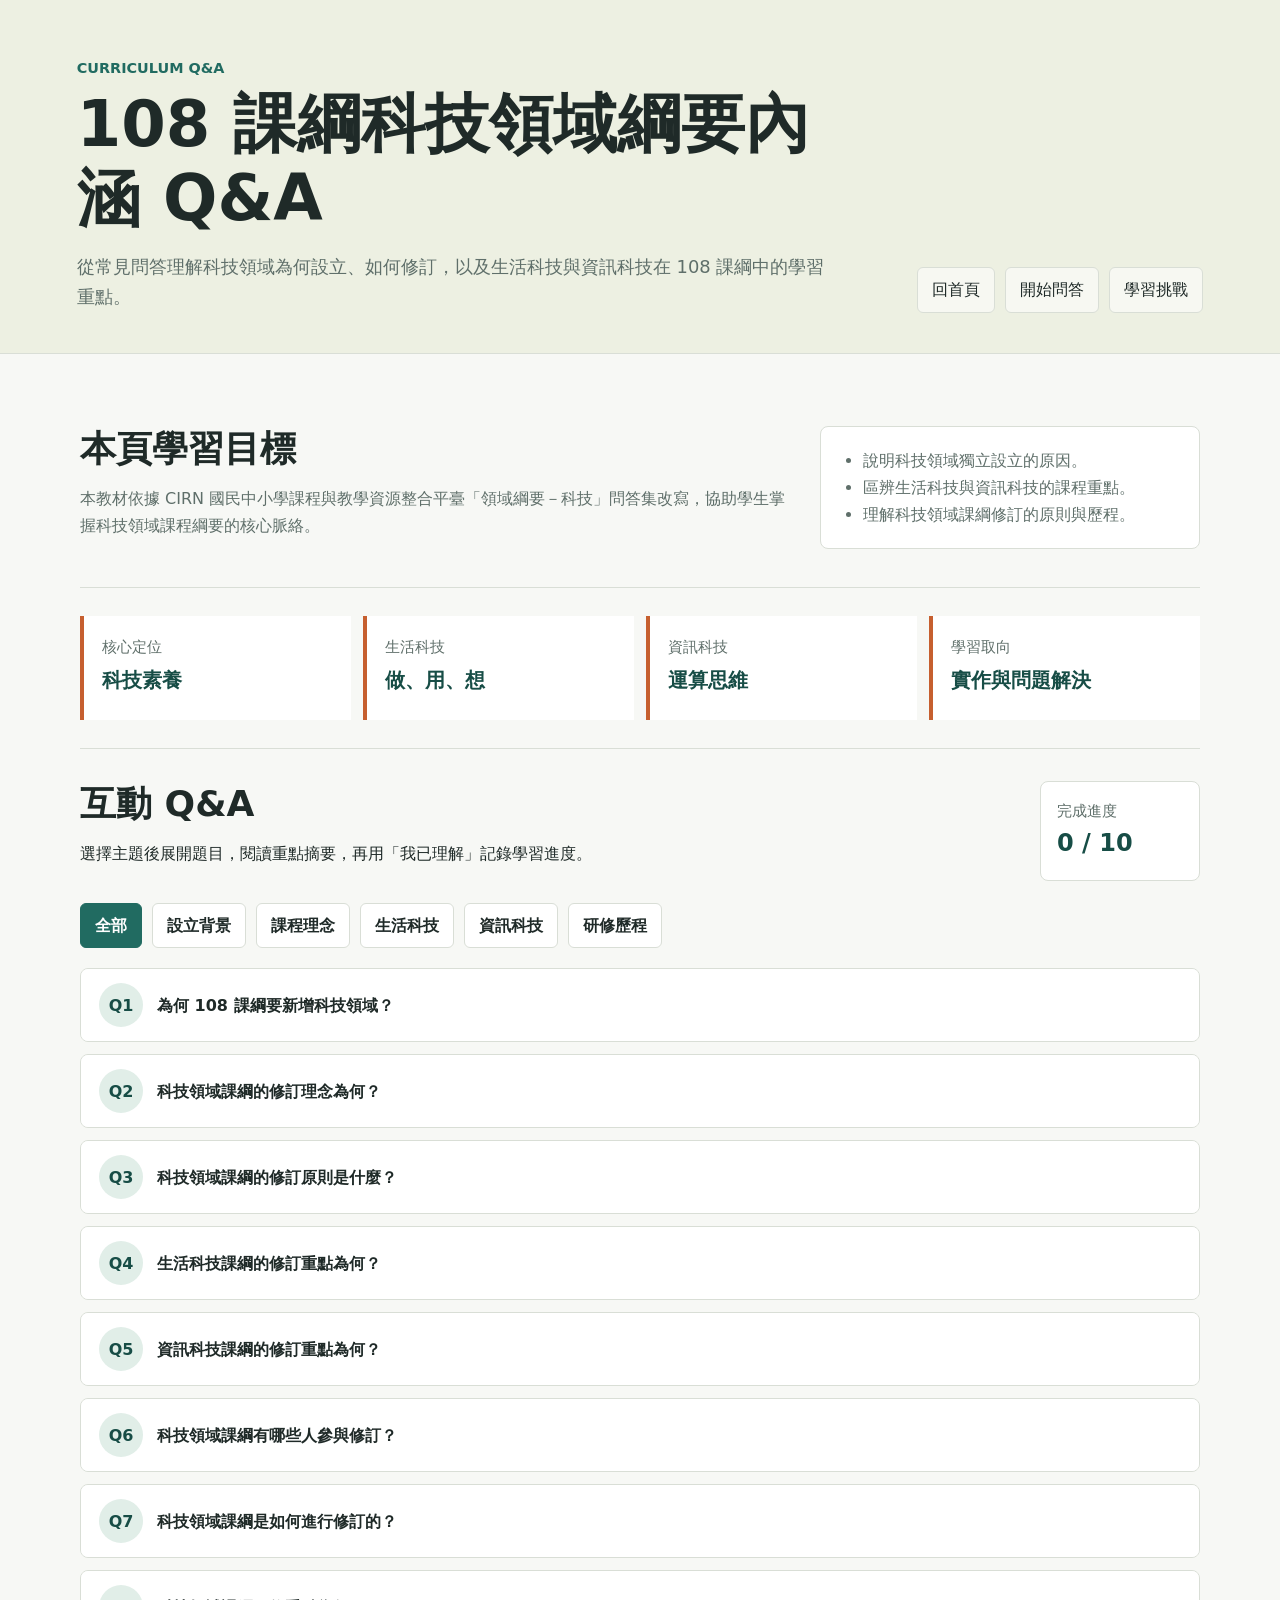
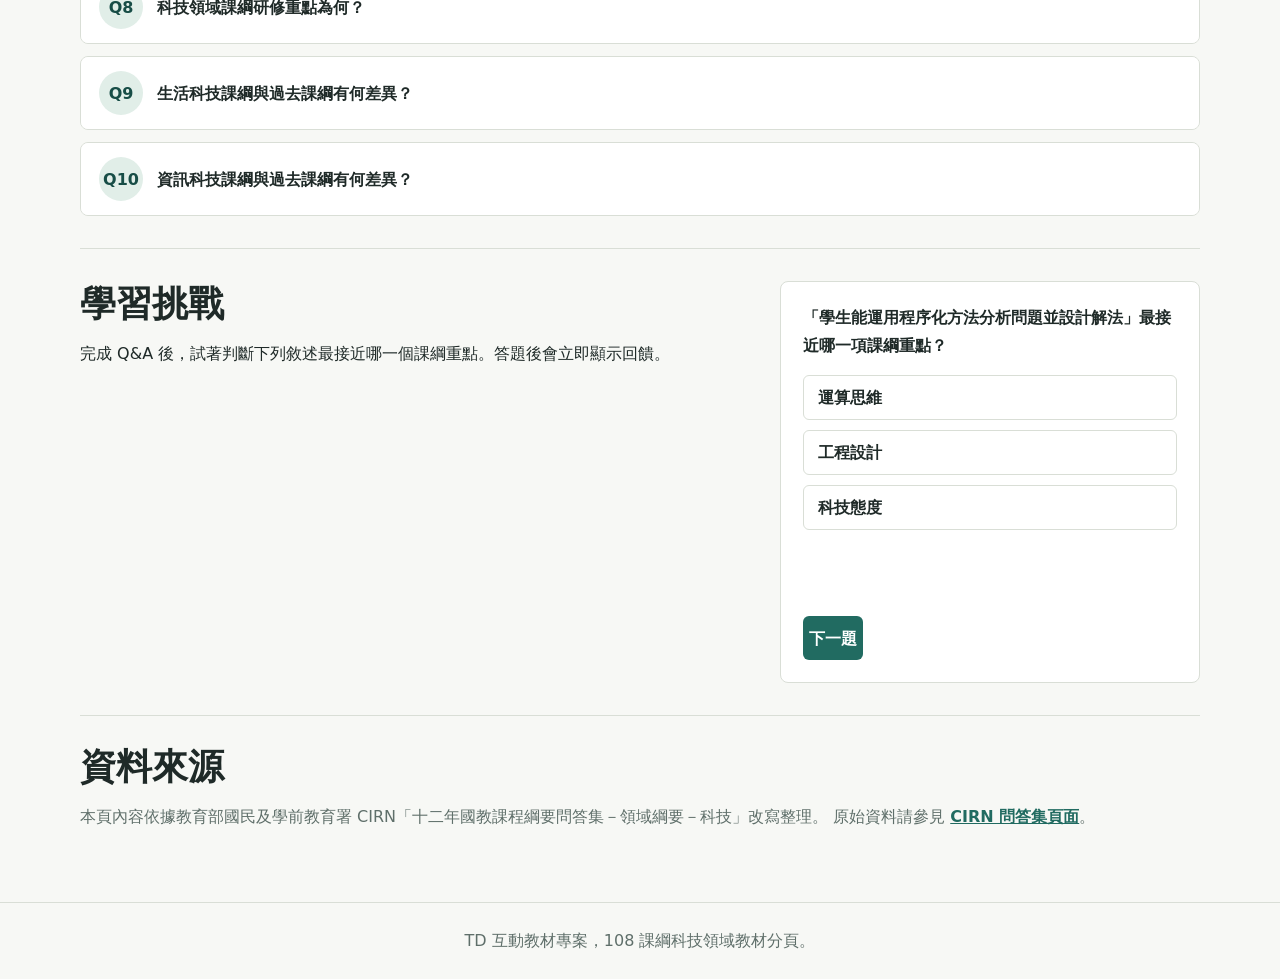
==== curriculum-qa.html @ 5c7de01d "Add curriculum QA lesson page" ====
﻿<!doctype html>
<html lang="zh-Hant">
  <head>
    <meta charset="utf-8" />
    <meta name="viewport" content="width=device-width, initial-scale=1" />
    <title>108 課綱科技領域綱要內涵 Q&A</title>
    <link rel="stylesheet" href="styles.css" />
  </head>
  <body>
    <header class="site-header lesson-header">
      <div>
        <p class="eyebrow">Curriculum Q&A</p>
        <h1>108 課綱科技領域綱要內涵 Q&A</h1>
        <p class="lead">
          從常見問答理解科技領域為何設立、如何修訂，以及生活科技與資訊科技在 108 課綱中的學習重點。
        </p>
      </div>
      <nav class="site-nav" aria-label="主要導覽">
        <a href="index.html">回首頁</a>
        <a href="#qa">開始問答</a>
        <a href="#quiz">學習挑戰</a>
      </nav>
    </header>

    <main>
      <section class="lesson-overview" aria-labelledby="overview-title">
        <div>
          <h2 id="overview-title">本頁學習目標</h2>
          <p>
            本教材依據 CIRN 國民中小學課程與教學資源整合平臺「領域綱要－科技」問答集改寫，協助學生掌握科技領域課程綱要的核心脈絡。
          </p>
        </div>
        <ul class="learning-goals">
          <li>說明科技領域獨立設立的原因。</li>
          <li>區辨生活科技與資訊科技的課程重點。</li>
          <li>理解科技領域課綱修訂的原則與歷程。</li>
        </ul>
      </section>

      <section class="concept-strip" aria-label="關鍵概念">
        <article>
          <span>核心定位</span>
          <strong>科技素養</strong>
        </article>
        <article>
          <span>生活科技</span>
          <strong>做、用、想</strong>
        </article>
        <article>
          <span>資訊科技</span>
          <strong>運算思維</strong>
        </article>
        <article>
          <span>學習取向</span>
          <strong>實作與問題解決</strong>
        </article>
      </section>

      <section id="qa" class="section-block" aria-labelledby="qa-title">
        <div class="section-heading-row">
          <div>
            <h2 id="qa-title">互動 Q&A</h2>
            <p>選擇主題後展開題目，閱讀重點摘要，再用「我已理解」記錄學習進度。</p>
          </div>
          <div class="progress-box" aria-live="polite">
            <span>完成進度</span>
            <strong id="progress-count">0 / 10</strong>
          </div>
        </div>

        <div class="filter-bar" role="group" aria-label="問答主題篩選">
          <button class="filter-button active" type="button" data-filter="all">全部</button>
          <button class="filter-button" type="button" data-filter="background">設立背景</button>
          <button class="filter-button" type="button" data-filter="curriculum">課程理念</button>
          <button class="filter-button" type="button" data-filter="life-tech">生活科技</button>
          <button class="filter-button" type="button" data-filter="info-tech">資訊科技</button>
          <button class="filter-button" type="button" data-filter="revision">研修歷程</button>
        </div>

        <div id="qa-list" class="qa-list"></div>
      </section>

      <section id="quiz" class="section-block quiz-layout" aria-labelledby="quiz-title">
        <div>
          <h2 id="quiz-title">學習挑戰</h2>
          <p>
            完成 Q&A 後，試著判斷下列敘述最接近哪一個課綱重點。答題後會立即顯示回饋。
          </p>
        </div>
        <div class="quiz-panel">
          <p id="quiz-question" class="quiz-question"></p>
          <div id="quiz-options" class="quiz-options"></div>
          <p id="quiz-feedback" class="quiz-feedback" aria-live="polite"></p>
          <button id="next-question" type="button">下一題</button>
        </div>
      </section>

      <section class="source-note" aria-labelledby="source-title">
        <h2 id="source-title">資料來源</h2>
        <p>
          本頁內容依據教育部國民及學前教育署 CIRN「十二年國教課程綱要問答集－領域綱要－科技」改寫整理。
          原始資料請參見
          <a href="https://cirn.k12ea.gov.tw/TWELVE/faq_page.aspx?fid=10984" target="_blank" rel="noreferrer">CIRN 問答集頁面</a>。
        </p>
      </section>
    </main>

    <footer class="site-footer">
      <p>TD 互動教材專案，108 課綱科技領域教材分頁。</p>
    </footer>

    <script src="curriculum-qa.js"></script>
  </body>
</html>
---- styles.css ----
﻿:root {
  color-scheme: light;
  --bg: #f7f8f5;
  --text: #1f2a28;
  --muted: #5f6f6a;
  --line: #d9ded6;
  --primary: #216b61;
  --primary-dark: #174d46;
  --accent: #c65f2f;
  --surface: #ffffff;
}

* {
  box-sizing: border-box;
}

body {
  margin: 0;
  background: var(--bg);
  color: var(--text);
  font-family: "Noto Sans TC", "Microsoft JhengHei", system-ui, sans-serif;
  line-height: 1.7;
}

a {
  color: inherit;
}

.site-header {
  display: grid;
  grid-template-columns: minmax(0, 1fr) auto;
  gap: 32px;
  align-items: end;
  padding: 56px clamp(20px, 6vw, 80px) 40px;
  background: #e7eee8;
  border-bottom: 1px solid var(--line);
}

.eyebrow {
  margin: 0 0 8px;
  color: var(--primary);
  font-size: 0.9rem;
  font-weight: 700;
  letter-spacing: 0;
  text-transform: uppercase;
}

h1,
h2,
h3,
p {
  margin-top: 0;
}

h1 {
  max-width: 760px;
  margin-bottom: 16px;
  font-size: clamp(2rem, 5vw, 4.25rem);
  line-height: 1.15;
  letter-spacing: 0;
}

h2 {
  margin-bottom: 14px;
  font-size: clamp(1.5rem, 3vw, 2.25rem);
  line-height: 1.25;
  letter-spacing: 0;
}

h3 {
  margin-bottom: 10px;
  font-size: 1.18rem;
}

.lead {
  max-width: 760px;
  margin-bottom: 0;
  color: var(--muted);
  font-size: 1.12rem;
}

.site-nav {
  display: flex;
  flex-wrap: wrap;
  gap: 10px;
  justify-content: flex-end;
}

.site-nav a,
button,
select {
  min-height: 44px;
  border-radius: 6px;
  font: inherit;
}

.site-nav a {
  display: inline-flex;
  align-items: center;
  padding: 8px 14px;
  border: 1px solid var(--line);
  background: rgba(255, 255, 255, 0.58);
  text-decoration: none;
}

main {
  width: min(1120px, calc(100% - 40px));
  margin: 0 auto;
  padding: 40px 0 56px;
}

.intro,
.section-block {
  padding: 32px 0;
  border-bottom: 1px solid var(--line);
}

.intro {
  display: grid;
  grid-template-columns: minmax(0, 1fr) 220px;
  gap: 28px;
  align-items: center;
}

.status-panel,
.module-card,
.activity-panel {
  border: 1px solid var(--line);
  border-radius: 8px;
  background: var(--surface);
}

.status-panel {
  padding: 20px;
}

.status-panel span {
  display: block;
  color: var(--muted);
  font-size: 0.95rem;
}

.status-panel strong {
  display: block;
  color: var(--primary-dark);
  font-size: 1.35rem;
}

.module-grid {
  display: grid;
  grid-template-columns: repeat(auto-fit, minmax(230px, 1fr));
  gap: 16px;
}

.module-card {
  padding: 22px;
}

.module-card p,
.activity-layout p,
.intro p,
.checklist,
.source-note p,
.lesson-overview p {
  color: var(--muted);
}

.text-link {
  color: var(--primary);
  font-weight: 700;
  text-decoration-thickness: 2px;
  text-underline-offset: 4px;
}

.activity-layout {
  display: grid;
  grid-template-columns: minmax(0, 1fr) 360px;
  gap: 28px;
  align-items: start;
}

.activity-panel {
  display: grid;
  gap: 12px;
  padding: 22px;
}

label {
  font-weight: 700;
}

select {
  width: 100%;
  border: 1px solid var(--line);
  background: #fff;
  color: var(--text);
  padding: 8px 10px;
}

button {
  border: 0;
  background: var(--primary);
  color: #fff;
  cursor: pointer;
  font-weight: 700;
}

button:hover {
  background: var(--primary-dark);
}

.task-output {
  min-height: 88px;
  margin: 0;
  padding: 14px;
  border-left: 4px solid var(--accent);
  background: #fbf3ef;
  color: var(--text);
}

.checklist {
  padding-left: 1.5rem;
}

.site-footer {
  padding: 24px 20px;
  border-top: 1px solid var(--line);
  color: var(--muted);
  text-align: center;
}

.site-footer p {
  margin: 0;
}

.lesson-header {
  background: #edf0e2;
}

.lesson-overview {
  display: grid;
  grid-template-columns: minmax(0, 1fr) minmax(260px, 380px);
  gap: 28px;
  align-items: start;
  padding: 32px 0;
  border-bottom: 1px solid var(--line);
}

.learning-goals {
  margin: 0;
  padding: 20px 22px 20px 42px;
  border: 1px solid var(--line);
  border-radius: 8px;
  background: var(--surface);
  color: var(--muted);
}

.concept-strip {
  display: grid;
  grid-template-columns: repeat(4, minmax(0, 1fr));
  gap: 12px;
  padding: 28px 0;
  border-bottom: 1px solid var(--line);
}

.concept-strip article {
  min-height: 104px;
  padding: 18px;
  border-left: 4px solid var(--accent);
  background: var(--surface);
}

.concept-strip span {
  display: block;
  color: var(--muted);
  font-size: 0.92rem;
}

.concept-strip strong {
  display: block;
  margin-top: 8px;
  color: var(--primary-dark);
  font-size: 1.25rem;
  line-height: 1.35;
}

.section-heading-row {
  display: grid;
  grid-template-columns: minmax(0, 1fr) 160px;
  gap: 24px;
  align-items: start;
}

.progress-box {
  padding: 16px;
  border: 1px solid var(--line);
  border-radius: 8px;
  background: var(--surface);
}

.progress-box span {
  display: block;
  color: var(--muted);
  font-size: 0.92rem;
}

.progress-box strong {
  color: var(--primary-dark);
  font-size: 1.5rem;
}

.filter-bar {
  display: flex;
  flex-wrap: wrap;
  gap: 10px;
  margin: 20px 0;
}

.filter-button,
.understood-button,
.quiz-option {
  padding: 8px 14px;
}

.filter-button {
  border: 1px solid var(--line);
  background: var(--surface);
  color: var(--text);
}

.filter-button.active {
  border-color: var(--primary);
  background: var(--primary);
  color: #fff;
}

.qa-list {
  display: grid;
  gap: 12px;
}

.qa-card {
  border: 1px solid var(--line);
  border-radius: 8px;
  background: var(--surface);
  overflow: hidden;
}

.qa-question {
  display: flex;
  width: 100%;
  min-height: 64px;
  gap: 14px;
  align-items: center;
  justify-content: flex-start;
  padding: 14px 18px;
  border-radius: 0;
  background: var(--surface);
  color: var(--text);
  text-align: left;
}

.qa-question:hover {
  background: #eef4ef;
  color: var(--text);
}

.qa-question span {
  display: inline-grid;
  width: 44px;
  height: 44px;
  flex: 0 0 auto;
  place-items: center;
  border-radius: 50%;
  background: #e1eee8;
  color: var(--primary-dark);
  font-weight: 800;
}

.qa-answer {
  padding: 0 18px 18px 76px;
}

.takeaway {
  margin: 16px 0;
  padding: 14px 16px;
  border-left: 4px solid var(--accent);
  background: #fbf3ef;
}

.takeaway p {
  margin: 4px 0 0;
}

.understood-button:disabled {
  background: #7f918b;
  cursor: default;
}

.quiz-layout {
  display: grid;
  grid-template-columns: minmax(0, 1fr) 420px;
  gap: 28px;
  align-items: start;
}

.quiz-panel {
  padding: 22px;
  border: 1px solid var(--line);
  border-radius: 8px;
  background: var(--surface);
}

.quiz-question {
  margin-bottom: 16px;
  font-weight: 700;
}

.quiz-options {
  display: grid;
  gap: 10px;
}

.quiz-option {
  border: 1px solid var(--line);
  background: #fff;
  color: var(--text);
  text-align: left;
}

.quiz-option:hover {
  border-color: var(--primary);
  background: #eef4ef;
  color: var(--text);
}

.quiz-feedback {
  min-height: 54px;
  margin: 16px 0;
  color: var(--muted);
}

.quiz-feedback.correct {
  color: var(--primary-dark);
}

.quiz-feedback.incorrect {
  color: #8d3d20;
}

.source-note {
  padding: 28px 0 0;
}

.source-note a {
  color: var(--primary);
  font-weight: 700;
}

@media (max-width: 820px) {
  .site-header,
  .intro,
  .activity-layout,
  .lesson-overview,
  .section-heading-row,
  .quiz-layout {
    grid-template-columns: 1fr;
  }

  .site-nav {
    justify-content: flex-start;
  }

  .module-grid {
    grid-template-columns: 1fr;
  }

  .concept-strip {
    grid-template-columns: 1fr 1fr;
  }

  .qa-answer {
    padding-left: 18px;
  }
}

@media (max-width: 560px) {
  .concept-strip {
    grid-template-columns: 1fr;
  }
}
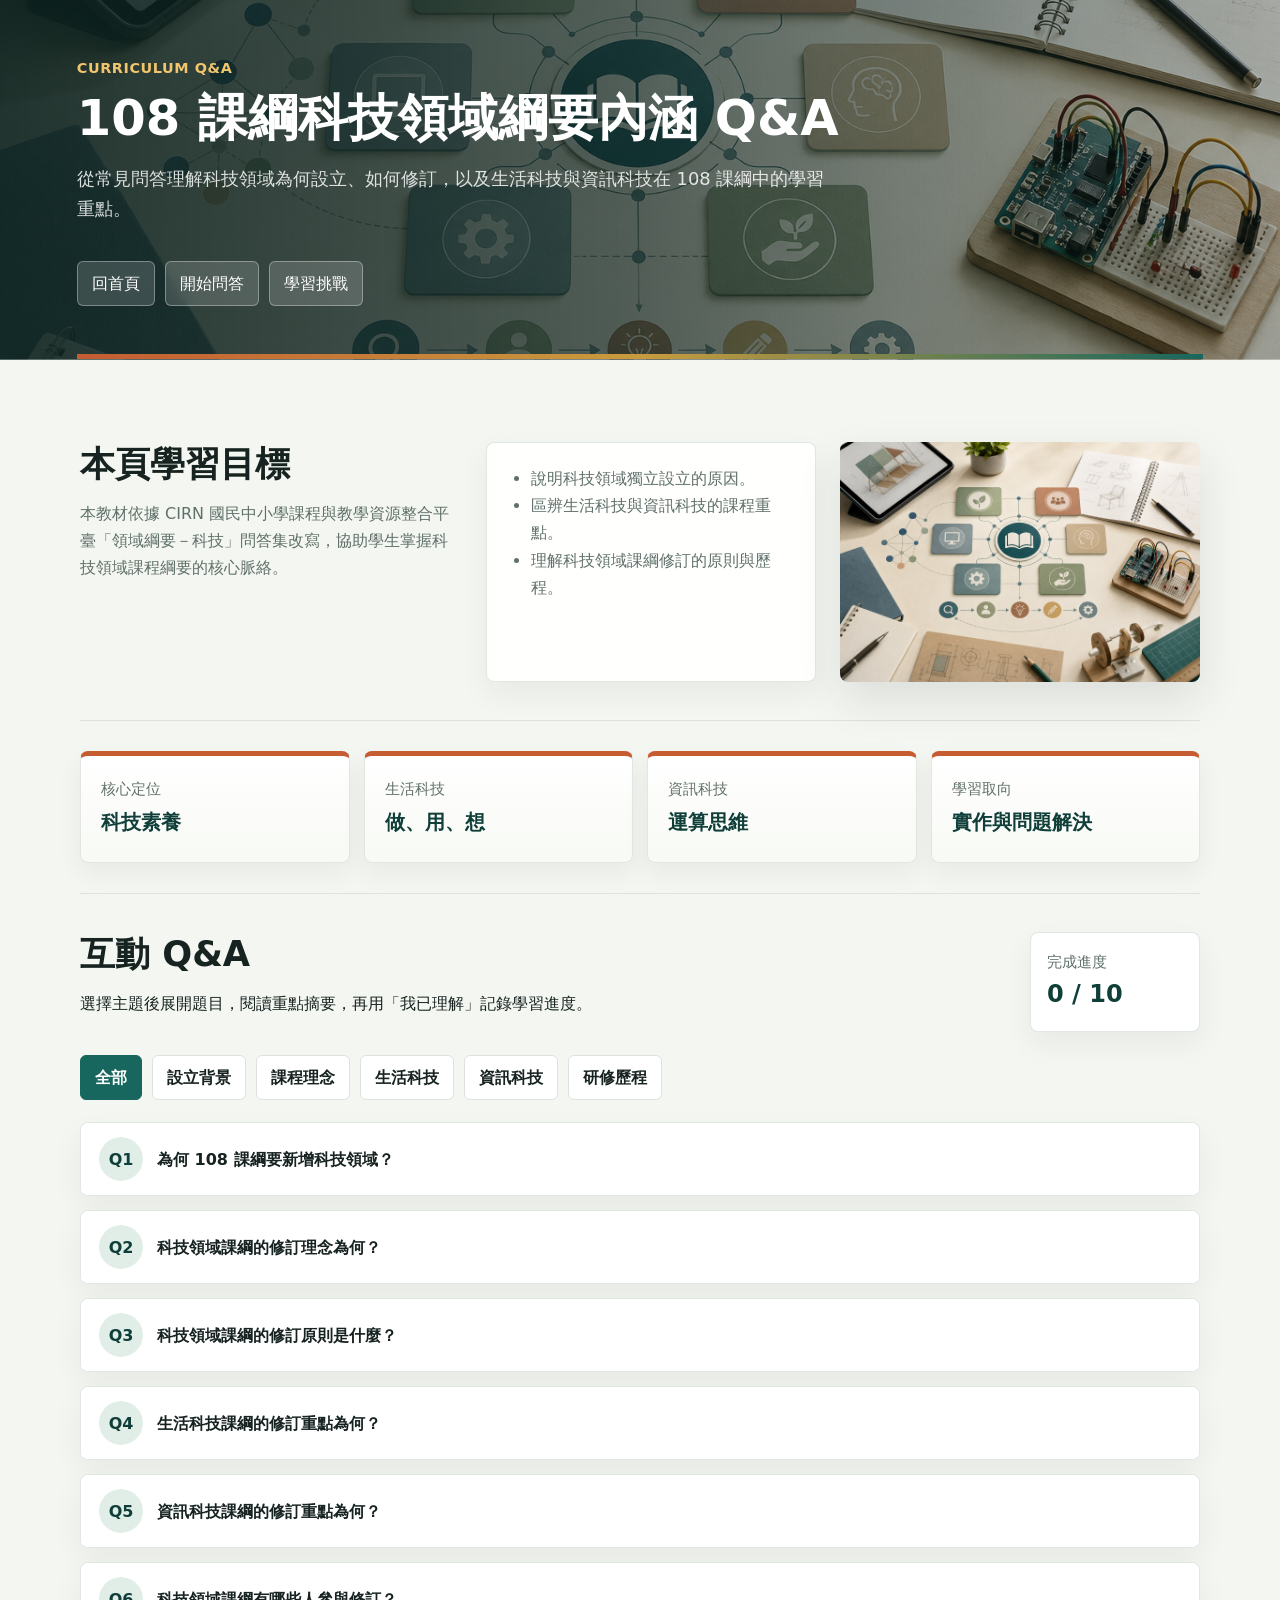
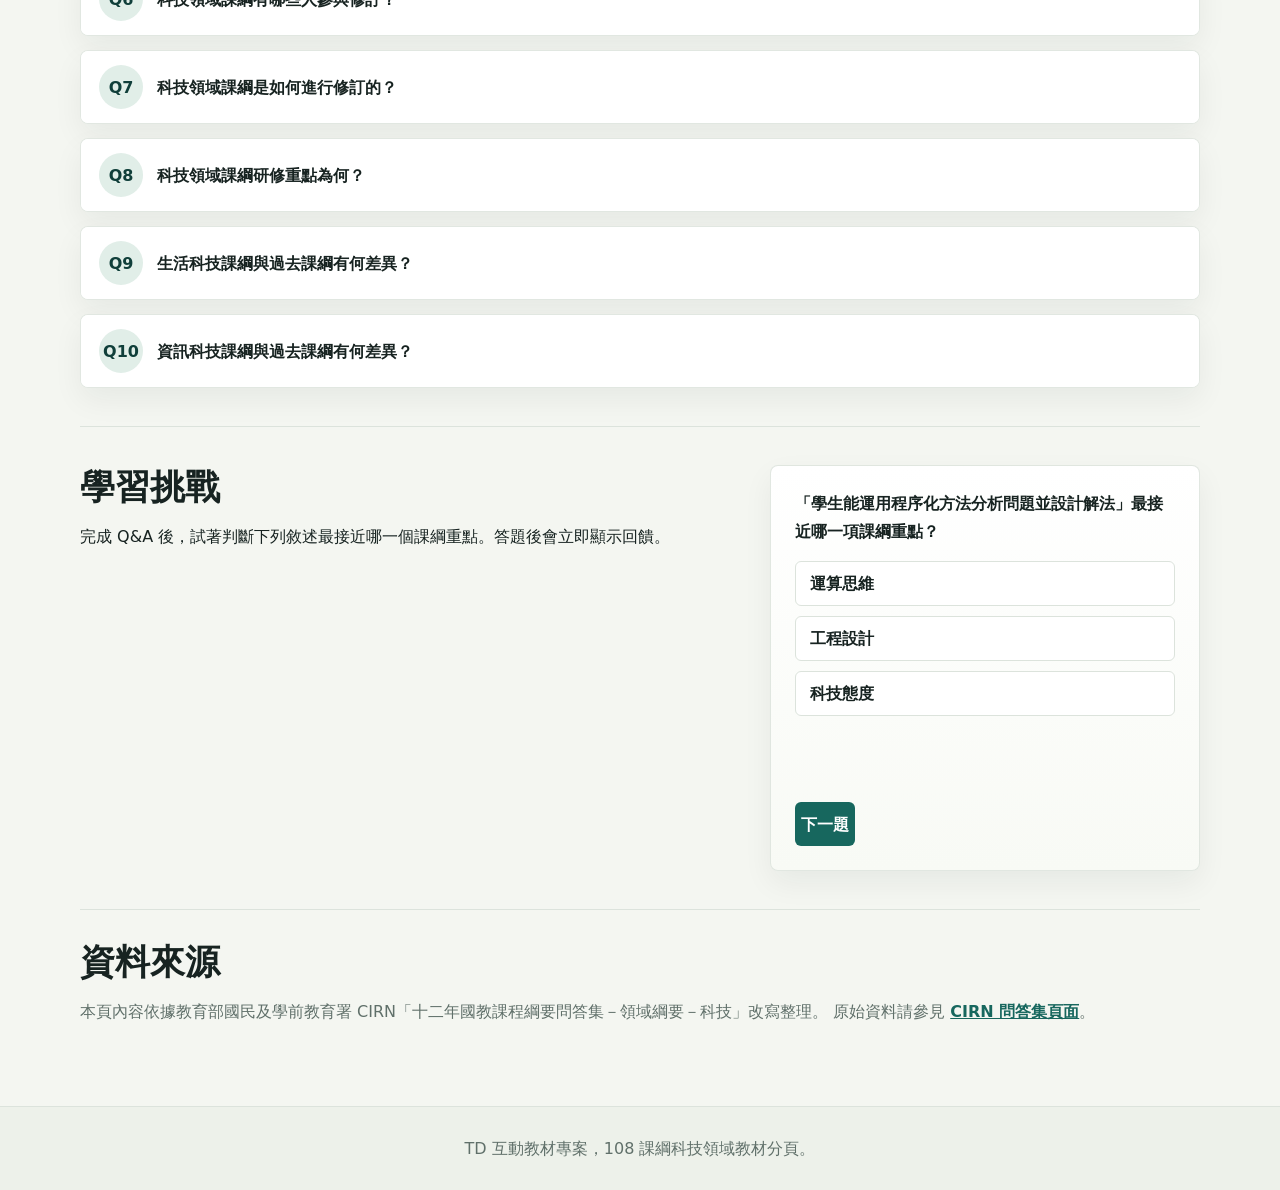
==== commit b803db2b: "Enhance site visual design" ====
--- a/curriculum-qa.html
+++ b/curriculum-qa.html
@@ -7,7 +7,7 @@
     <link rel="stylesheet" href="styles.css" />
   </head>
   <body>
-    <header class="site-header lesson-header">
+    <header class="site-header lesson-header lesson-hero">
       <div>
         <p class="eyebrow">Curriculum Q&A</p>
         <h1>108 課綱科技領域綱要內涵 Q&A</h1>
@@ -22,7 +22,7 @@
       </nav>
     </header>
 
-    <main>
+    <main class="site-main">
       <section class="lesson-overview" aria-labelledby="overview-title">
         <div>
           <h2 id="overview-title">本頁學習目標</h2>
@@ -35,6 +35,9 @@
           <li>區辨生活科技與資訊科技的課程重點。</li>
           <li>理解科技領域課綱修訂的原則與歷程。</li>
         </ul>
+        <figure class="lesson-visual">
+          <img src="assets/images/curriculum-concept.png" alt="科技領域課程架構與學習任務概念圖" />
+        </figure>
       </section>
 
       <section class="concept-strip" aria-label="關鍵概念">
@@ -112,3 +115,4 @@
     <script src="curriculum-qa.js"></script>
   </body>
 </html>
+
--- a/styles.css
+++ b/styles.css
@@ -1,13 +1,17 @@
 ﻿:root {
   color-scheme: light;
-  --bg: #f7f8f5;
-  --text: #1f2a28;
-  --muted: #5f6f6a;
-  --line: #d9ded6;
-  --primary: #216b61;
-  --primary-dark: #174d46;
-  --accent: #c65f2f;
+  --bg: #f4f6f1;
+  --text: #172321;
+  --muted: #60706a;
+  --line: #dce3dc;
+  --primary: #17675e;
+  --primary-dark: #103f3a;
+  --primary-soft: #e2efea;
+  --accent: #c55c32;
+  --gold: #c99b3d;
   --surface: #ffffff;
+  --surface-soft: #fafbf7;
+  --shadow: 0 18px 45px rgba(23, 35, 33, 0.11);
 }
 
 * {
@@ -28,21 +32,56 @@
 
 .site-header {
   display: grid;
-  grid-template-columns: minmax(0, 1fr) auto;
-  gap: 32px;
-  align-items: end;
-  padding: 56px clamp(20px, 6vw, 80px) 40px;
-  background: #e7eee8;
-  border-bottom: 1px solid var(--line);
+  grid-template-columns: 1fr;
+  gap: 26px;
+  align-items: start;
+  padding: 56px clamp(20px, 6vw, 80px) 42px;
+  border-bottom: 1px solid rgba(255, 255, 255, 0.28);
+  background: linear-gradient(135deg, #e7eee8 0%, #f8f5ed 100%);
+  position: relative;
+  overflow: hidden;
+}
+
+.image-hero,
+.lesson-hero {
+  min-height: 420px;
+  color: #fff;
+  background-position: center;
+  background-size: cover;
+  isolation: isolate;
+}
+
+.image-hero {
+  background-image: linear-gradient(90deg, rgba(13, 35, 32, 0.88) 0%, rgba(13, 35, 32, 0.66) 44%, rgba(13, 35, 32, 0.28) 100%), url("assets/images/hero-technology-classroom.png");
+}
+
+.lesson-hero {
+  min-height: 360px;
+  background-image: linear-gradient(90deg, rgba(13, 35, 32, 0.9) 0%, rgba(13, 35, 32, 0.7) 48%, rgba(13, 35, 32, 0.32) 100%), url("assets/images/curriculum-concept.png");
+}
+
+.image-hero::after,
+.lesson-hero::after {
+  content: "";
+  position: absolute;
+  inset: auto clamp(20px, 6vw, 80px) 0;
+  height: 5px;
+  background: linear-gradient(90deg, var(--accent), var(--gold), var(--primary));
+  z-index: -1;
 }
 
 .eyebrow {
-  margin: 0 0 8px;
+  margin: 0 0 10px;
   color: var(--primary);
   font-size: 0.9rem;
-  font-weight: 700;
-  letter-spacing: 0;
+  font-weight: 800;
+  letter-spacing: 0.04em;
   text-transform: uppercase;
+}
+
+.image-hero .eyebrow,
+.lesson-hero .eyebrow {
+  color: #f0c56c;
 }
 
 h1,
@@ -53,16 +92,23 @@
 }
 
 h1 {
-  max-width: 760px;
+  max-width: 780px;
   margin-bottom: 16px;
-  font-size: clamp(2rem, 5vw, 4.25rem);
+  font-size: clamp(1.85rem, 4vw, 3.1rem);
   line-height: 1.15;
   letter-spacing: 0;
 }
 
+.home-header h1 {
+  max-width: none;
+  margin-bottom: 0;
+  white-space: nowrap;
+  text-shadow: 0 3px 24px rgba(0, 0, 0, 0.34);
+}
+
 h2 {
   margin-bottom: 14px;
-  font-size: clamp(1.5rem, 3vw, 2.25rem);
+  font-size: clamp(1.5rem, 3vw, 2.2rem);
   line-height: 1.25;
   letter-spacing: 0;
 }
@@ -75,7 +121,7 @@
 .lead {
   max-width: 760px;
   margin-bottom: 0;
-  color: var(--muted);
+  color: rgba(255, 255, 255, 0.84);
   font-size: 1.12rem;
 }
 
@@ -83,7 +129,7 @@
   display: flex;
   flex-wrap: wrap;
   gap: 10px;
-  justify-content: flex-end;
+  justify-content: flex-start;
 }
 
 .site-nav a,
@@ -98,40 +144,52 @@
   display: inline-flex;
   align-items: center;
   padding: 8px 14px;
-  border: 1px solid var(--line);
-  background: rgba(255, 255, 255, 0.58);
+  border: 1px solid rgba(255, 255, 255, 0.34);
+  background: rgba(255, 255, 255, 0.16);
+  color: #fff;
   text-decoration: none;
-}
-
-main {
+  backdrop-filter: blur(8px);
+}
+
+.site-nav a:hover {
+  background: rgba(255, 255, 255, 0.26);
+}
+
+.site-main {
   width: min(1120px, calc(100% - 40px));
   margin: 0 auto;
-  padding: 40px 0 56px;
+  padding: 44px 0 64px;
 }
 
 .intro,
 .section-block {
-  padding: 32px 0;
+  padding: 38px 0;
   border-bottom: 1px solid var(--line);
 }
 
 .intro {
   display: grid;
-  grid-template-columns: minmax(0, 1fr) 220px;
+  grid-template-columns: minmax(0, 1fr) 240px;
   gap: 28px;
   align-items: center;
 }
 
 .status-panel,
 .module-card,
-.activity-panel {
-  border: 1px solid var(--line);
+.activity-panel,
+.learning-goals,
+.progress-box,
+.quiz-panel,
+.qa-card {
+  border: 1px solid rgba(220, 227, 220, 0.86);
   border-radius: 8px;
-  background: var(--surface);
+  background: rgba(255, 255, 255, 0.92);
+  box-shadow: 0 12px 30px rgba(23, 35, 33, 0.06);
 }
 
 .status-panel {
   padding: 20px;
+  background: linear-gradient(180deg, #fff, #f6f8f4);
 }
 
 .status-panel span {
@@ -149,11 +207,42 @@
 .module-grid {
   display: grid;
   grid-template-columns: repeat(auto-fit, minmax(230px, 1fr));
-  gap: 16px;
+  gap: 18px;
 }
 
 .module-card {
-  padding: 22px;
+  position: relative;
+  min-height: 190px;
+  padding: 24px;
+  overflow: hidden;
+  transition: transform 180ms ease, box-shadow 180ms ease, border-color 180ms ease;
+}
+
+.module-card::before {
+  content: "";
+  display: block;
+  width: 46px;
+  height: 6px;
+  margin-bottom: 18px;
+  border-radius: 999px;
+  background: linear-gradient(90deg, var(--primary), var(--accent));
+}
+
+.module-card::after {
+  content: "";
+  position: absolute;
+  right: -42px;
+  bottom: -42px;
+  width: 120px;
+  height: 120px;
+  border-radius: 50%;
+  border: 28px solid rgba(23, 103, 94, 0.08);
+}
+
+.module-card:hover {
+  transform: translateY(-3px);
+  border-color: rgba(23, 103, 94, 0.35);
+  box-shadow: var(--shadow);
 }
 
 .module-card p,
@@ -167,26 +256,27 @@
 
 .text-link {
   color: var(--primary);
-  font-weight: 700;
+  font-weight: 800;
   text-decoration-thickness: 2px;
   text-underline-offset: 4px;
 }
 
 .activity-layout {
   display: grid;
-  grid-template-columns: minmax(0, 1fr) 360px;
-  gap: 28px;
+  grid-template-columns: minmax(0, 1fr) 380px;
+  gap: 30px;
   align-items: start;
 }
 
 .activity-panel {
   display: grid;
   gap: 12px;
-  padding: 22px;
+  padding: 24px;
+  background: linear-gradient(180deg, #fff, #f8faf5);
 }
 
 label {
-  font-weight: 700;
+  font-weight: 800;
 }
 
 select {
@@ -202,17 +292,20 @@
   background: var(--primary);
   color: #fff;
   cursor: pointer;
-  font-weight: 700;
+  font-weight: 800;
+  transition: background 160ms ease, transform 160ms ease, box-shadow 160ms ease;
 }
 
 button:hover {
   background: var(--primary-dark);
+  box-shadow: 0 10px 24px rgba(23, 103, 94, 0.2);
+  transform: translateY(-1px);
 }
 
 .task-output {
   min-height: 88px;
   margin: 0;
-  padding: 14px;
+  padding: 16px;
   border-left: 4px solid var(--accent);
   background: #fbf3ef;
   color: var(--text);
@@ -223,8 +316,9 @@
 }
 
 .site-footer {
-  padding: 24px 20px;
+  padding: 28px 20px;
   border-top: 1px solid var(--line);
+  background: #edf1ea;
   color: var(--muted);
   text-align: center;
 }
@@ -233,41 +327,52 @@
   margin: 0;
 }
 
-.lesson-header {
-  background: #edf0e2;
-}
-
 .lesson-overview {
   display: grid;
-  grid-template-columns: minmax(0, 1fr) minmax(260px, 380px);
-  gap: 28px;
-  align-items: start;
-  padding: 32px 0;
+  grid-template-columns: minmax(0, 1fr) minmax(250px, 330px) minmax(260px, 360px);
+  gap: 24px;
+  align-items: stretch;
+  padding: 38px 0;
   border-bottom: 1px solid var(--line);
 }
 
 .learning-goals {
   margin: 0;
-  padding: 20px 22px 20px 42px;
-  border: 1px solid var(--line);
+  padding: 22px 24px 22px 44px;
+  color: var(--muted);
+}
+
+.lesson-visual {
+  min-height: 220px;
+  margin: 0;
   border-radius: 8px;
-  background: var(--surface);
-  color: var(--muted);
+  overflow: hidden;
+  box-shadow: var(--shadow);
+}
+
+.lesson-visual img {
+  display: block;
+  width: 100%;
+  height: 100%;
+  object-fit: cover;
 }
 
 .concept-strip {
   display: grid;
   grid-template-columns: repeat(4, minmax(0, 1fr));
-  gap: 12px;
-  padding: 28px 0;
+  gap: 14px;
+  padding: 30px 0;
   border-bottom: 1px solid var(--line);
 }
 
 .concept-strip article {
-  min-height: 104px;
-  padding: 18px;
-  border-left: 4px solid var(--accent);
-  background: var(--surface);
+  min-height: 112px;
+  padding: 20px;
+  border: 1px solid rgba(220, 227, 220, 0.86);
+  border-top: 5px solid var(--accent);
+  border-radius: 8px;
+  background: linear-gradient(180deg, #fff, #f8faf5);
+  box-shadow: 0 10px 26px rgba(23, 35, 33, 0.06);
 }
 
 .concept-strip span {
@@ -286,16 +391,14 @@
 
 .section-heading-row {
   display: grid;
-  grid-template-columns: minmax(0, 1fr) 160px;
+  grid-template-columns: minmax(0, 1fr) 170px;
   gap: 24px;
   align-items: start;
 }
 
 .progress-box {
   padding: 16px;
-  border: 1px solid var(--line);
-  border-radius: 8px;
-  background: var(--surface);
+  background: #fff;
 }
 
 .progress-box span {
@@ -313,7 +416,7 @@
   display: flex;
   flex-wrap: wrap;
   gap: 10px;
-  margin: 20px 0;
+  margin: 22px 0;
 }
 
 .filter-button,
@@ -324,7 +427,7 @@
 
 .filter-button {
   border: 1px solid var(--line);
-  background: var(--surface);
+  background: #fff;
   color: var(--text);
 }
 
@@ -336,33 +439,32 @@
 
 .qa-list {
   display: grid;
-  gap: 12px;
+  gap: 14px;
 }
 
 .qa-card {
-  border: 1px solid var(--line);
-  border-radius: 8px;
-  background: var(--surface);
   overflow: hidden;
 }
 
 .qa-question {
   display: flex;
   width: 100%;
-  min-height: 64px;
+  min-height: 66px;
   gap: 14px;
   align-items: center;
   justify-content: flex-start;
   padding: 14px 18px;
   border-radius: 0;
-  background: var(--surface);
+  background: #fff;
   color: var(--text);
   text-align: left;
+  box-shadow: none;
 }
 
 .qa-question:hover {
-  background: #eef4ef;
-  color: var(--text);
+  background: var(--primary-soft);
+  color: var(--text);
+  box-shadow: none;
 }
 
 .qa-question span {
@@ -374,7 +476,7 @@
   border-radius: 50%;
   background: #e1eee8;
   color: var(--primary-dark);
-  font-weight: 800;
+  font-weight: 900;
 }
 
 .qa-answer {
@@ -395,25 +497,24 @@
 .understood-button:disabled {
   background: #7f918b;
   cursor: default;
+  transform: none;
 }
 
 .quiz-layout {
   display: grid;
-  grid-template-columns: minmax(0, 1fr) 420px;
-  gap: 28px;
+  grid-template-columns: minmax(0, 1fr) 430px;
+  gap: 30px;
   align-items: start;
 }
 
 .quiz-panel {
-  padding: 22px;
-  border: 1px solid var(--line);
-  border-radius: 8px;
-  background: var(--surface);
+  padding: 24px;
+  background: linear-gradient(180deg, #fff, #f8faf5);
 }
 
 .quiz-question {
   margin-bottom: 16px;
-  font-weight: 700;
+  font-weight: 800;
 }
 
 .quiz-options {
@@ -430,7 +531,7 @@
 
 .quiz-option:hover {
   border-color: var(--primary);
-  background: #eef4ef;
+  background: var(--primary-soft);
   color: var(--text);
 }
 
@@ -449,29 +550,44 @@
 }
 
 .source-note {
-  padding: 28px 0 0;
+  padding: 30px 0 0;
 }
 
 .source-note a {
   color: var(--primary);
-  font-weight: 700;
+  font-weight: 800;
+}
+
+@media (max-width: 980px) {
+  .lesson-overview {
+    grid-template-columns: 1fr 1fr;
+  }
+
+  .lesson-overview > div {
+    grid-column: 1 / -1;
+  }
 }
 
 @media (max-width: 820px) {
   .site-header,
   .intro,
   .activity-layout,
-  .lesson-overview,
   .section-heading-row,
   .quiz-layout {
     grid-template-columns: 1fr;
   }
 
+  .image-hero,
+  .lesson-hero {
+    min-height: 340px;
+  }
+
   .site-nav {
     justify-content: flex-start;
   }
 
-  .module-grid {
+  .module-grid,
+  .lesson-overview {
     grid-template-columns: 1fr;
   }
 
@@ -485,6 +601,19 @@
 }
 
 @media (max-width: 560px) {
+  .site-main {
+    width: min(100% - 28px, 1120px);
+    padding-top: 30px;
+  }
+
+  .home-header h1 {
+    font-size: clamp(1.35rem, 7vw, 1.8rem);
+  }
+
+  .site-header {
+    padding: 40px 18px 30px;
+  }
+
   .concept-strip {
     grid-template-columns: 1fr;
   }
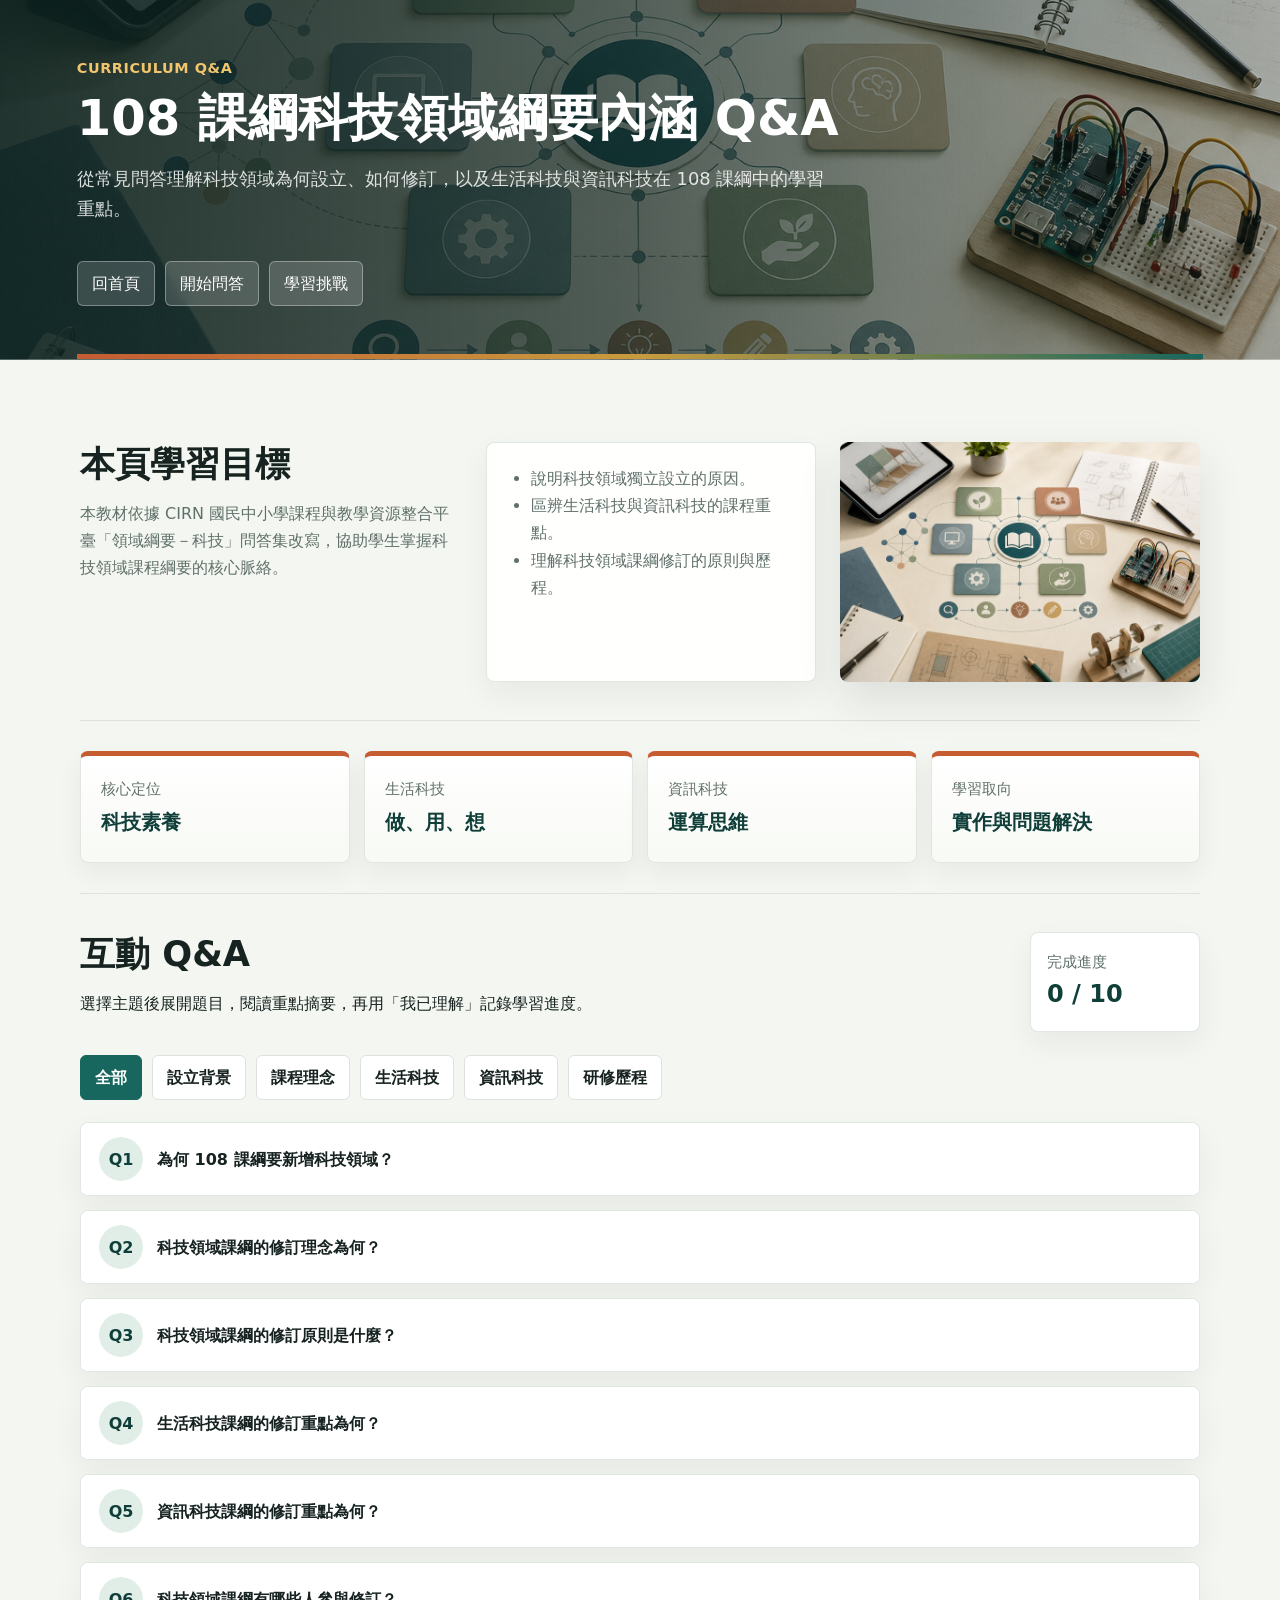
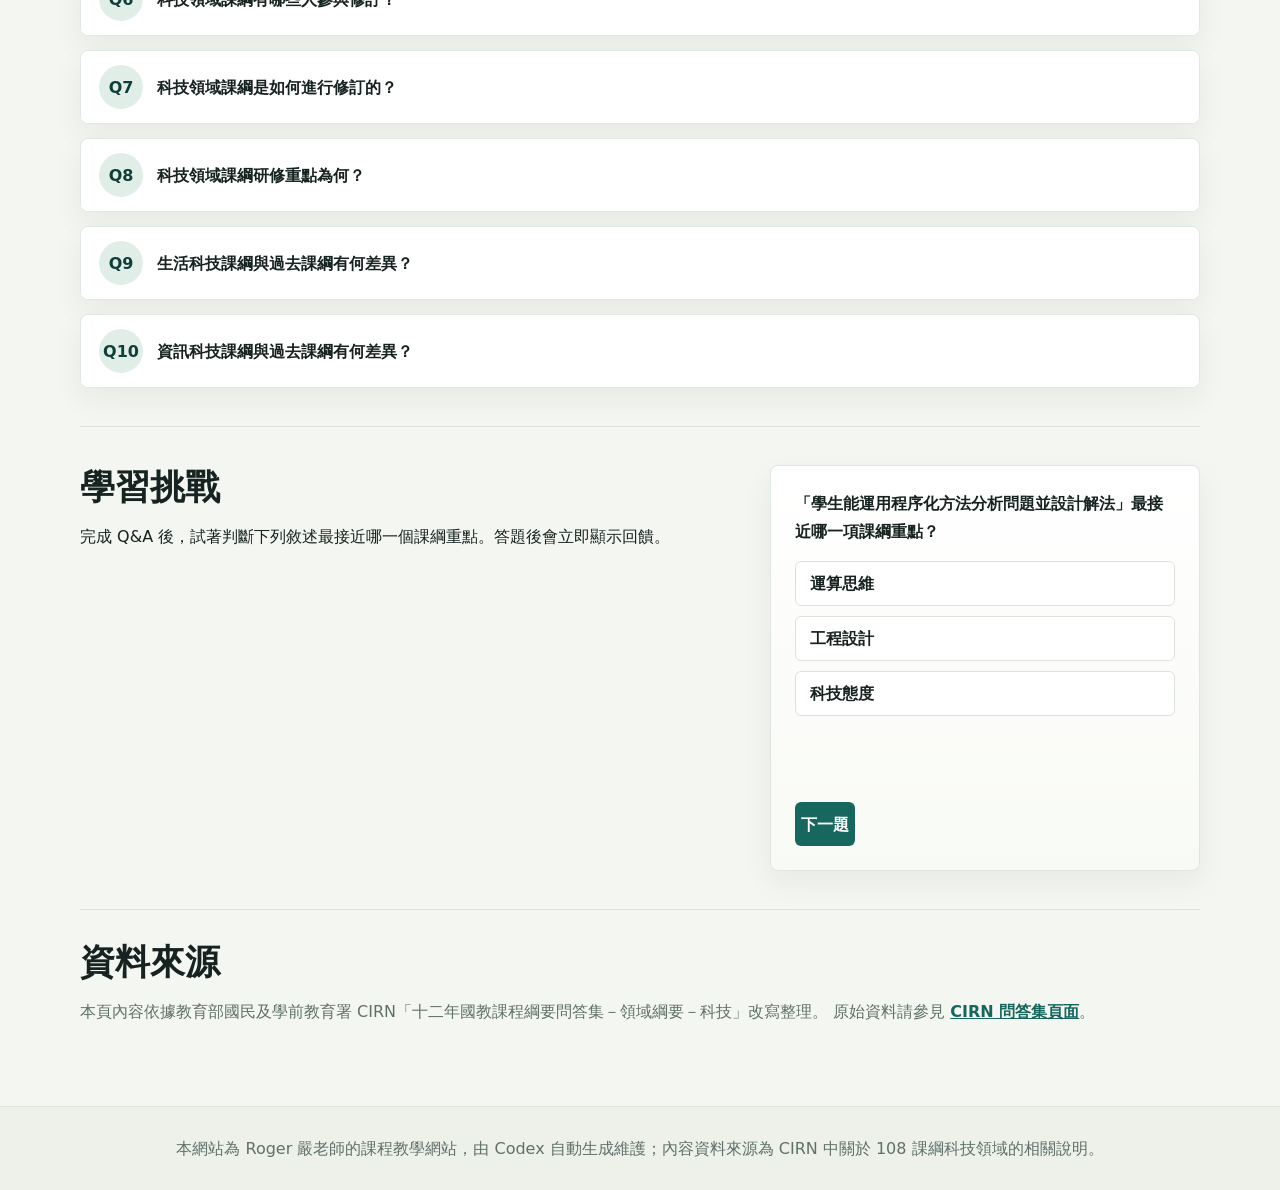
==== commit d3db37ff: "Update footer attribution" ====
--- a/curriculum-qa.html
+++ b/curriculum-qa.html
@@ -4,7 +4,7 @@
     <meta charset="utf-8" />
     <meta name="viewport" content="width=device-width, initial-scale=1" />
     <title>108 課綱科技領域綱要內涵 Q&A</title>
-    <link rel="stylesheet" href="styles.css" />
+    <link rel="stylesheet" href="styles.css?v=20260630-footer" />
   </head>
   <body>
     <header class="site-header lesson-header lesson-hero">
@@ -109,7 +109,7 @@
     </main>
 
     <footer class="site-footer">
-      <p>TD 互動教材專案，108 課綱科技領域教材分頁。</p>
+      <p>本網站為 Roger 嚴老師的課程教學網站，由 Codex 自動生成維護；內容資料來源為 CIRN 中關於 108 課綱科技領域的相關說明。</p>
     </footer>
 
     <script src="curriculum-qa.js"></script>
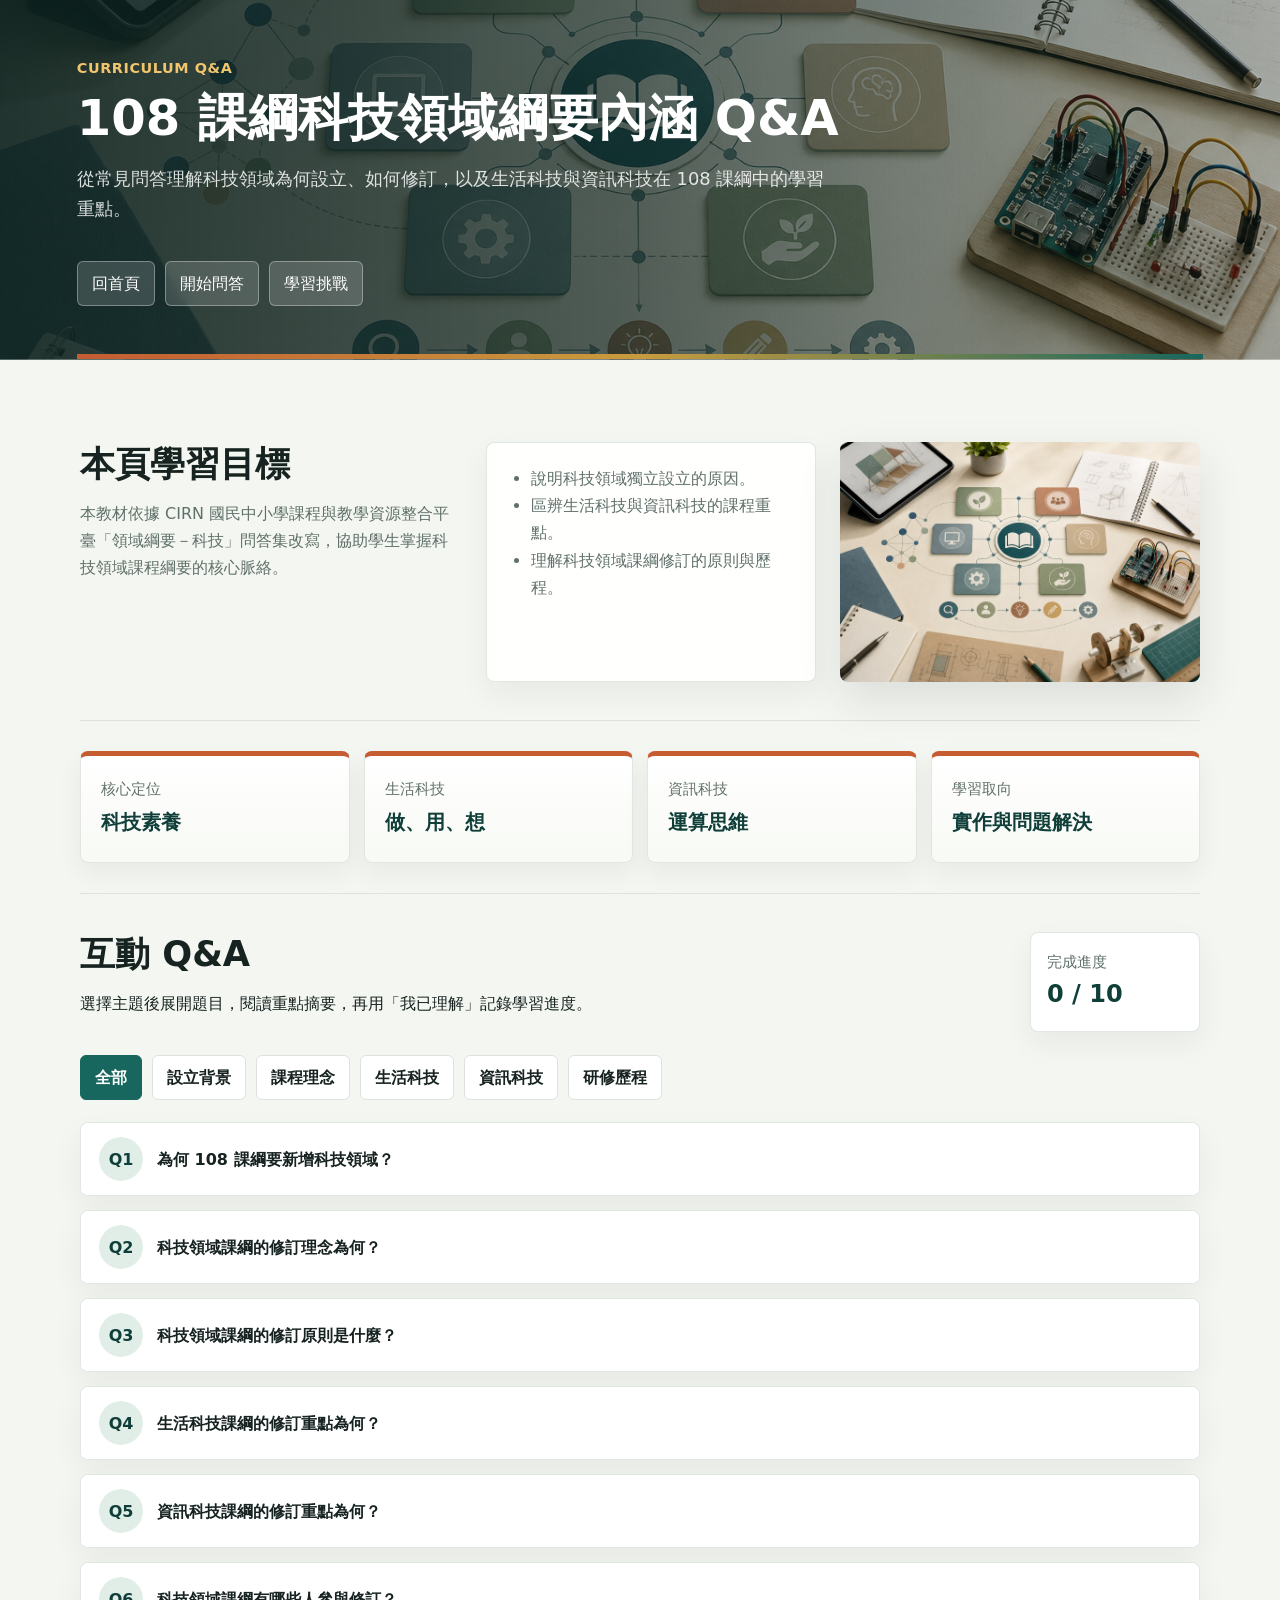
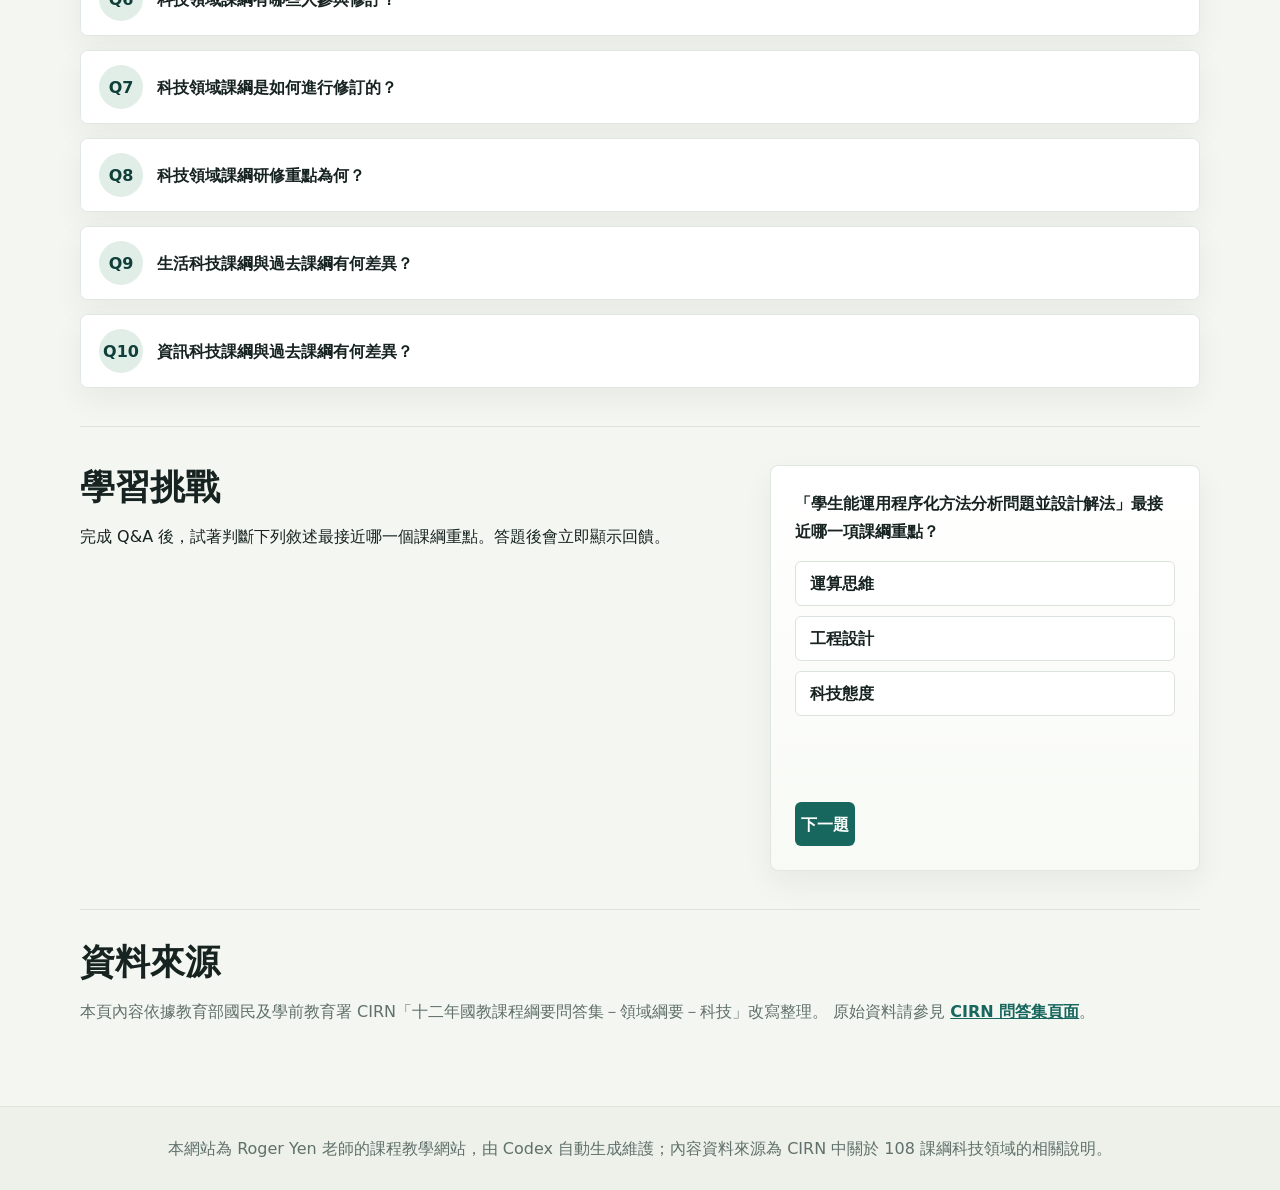
==== commit f789c6e0: "Correct footer teacher name" ====
--- a/curriculum-qa.html
+++ b/curriculum-qa.html
@@ -4,7 +4,7 @@
     <meta charset="utf-8" />
     <meta name="viewport" content="width=device-width, initial-scale=1" />
     <title>108 課綱科技領域綱要內涵 Q&A</title>
-    <link rel="stylesheet" href="styles.css?v=20260630-footer" />
+    <link rel="stylesheet" href="styles.css?v=20260630-footer-name" />
   </head>
   <body>
     <header class="site-header lesson-header lesson-hero">
@@ -109,7 +109,7 @@
     </main>
 
     <footer class="site-footer">
-      <p>本網站為 Roger 嚴老師的課程教學網站，由 Codex 自動生成維護；內容資料來源為 CIRN 中關於 108 課綱科技領域的相關說明。</p>
+      <p>本網站為 Roger Yen 老師的課程教學網站，由 Codex 自動生成維護；內容資料來源為 CIRN 中關於 108 課綱科技領域的相關說明。</p>
     </footer>
 
     <script src="curriculum-qa.js"></script>
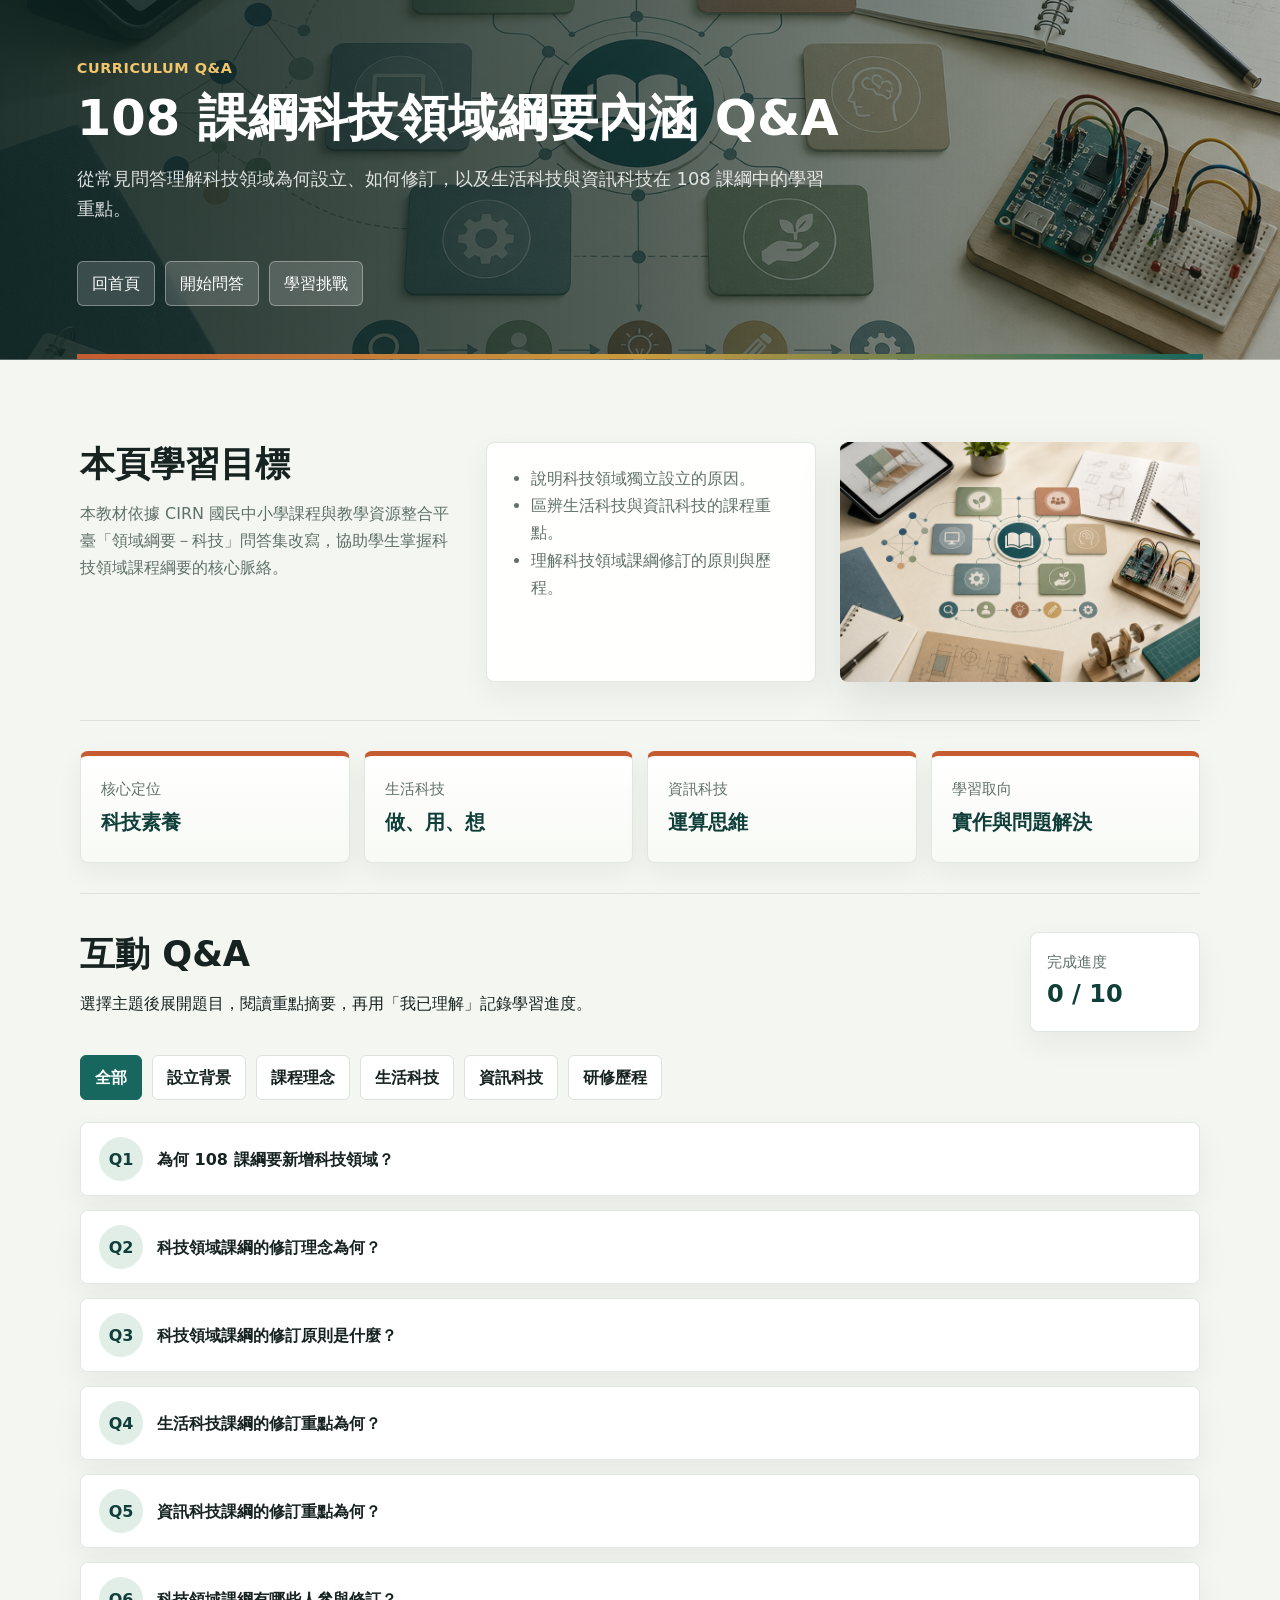
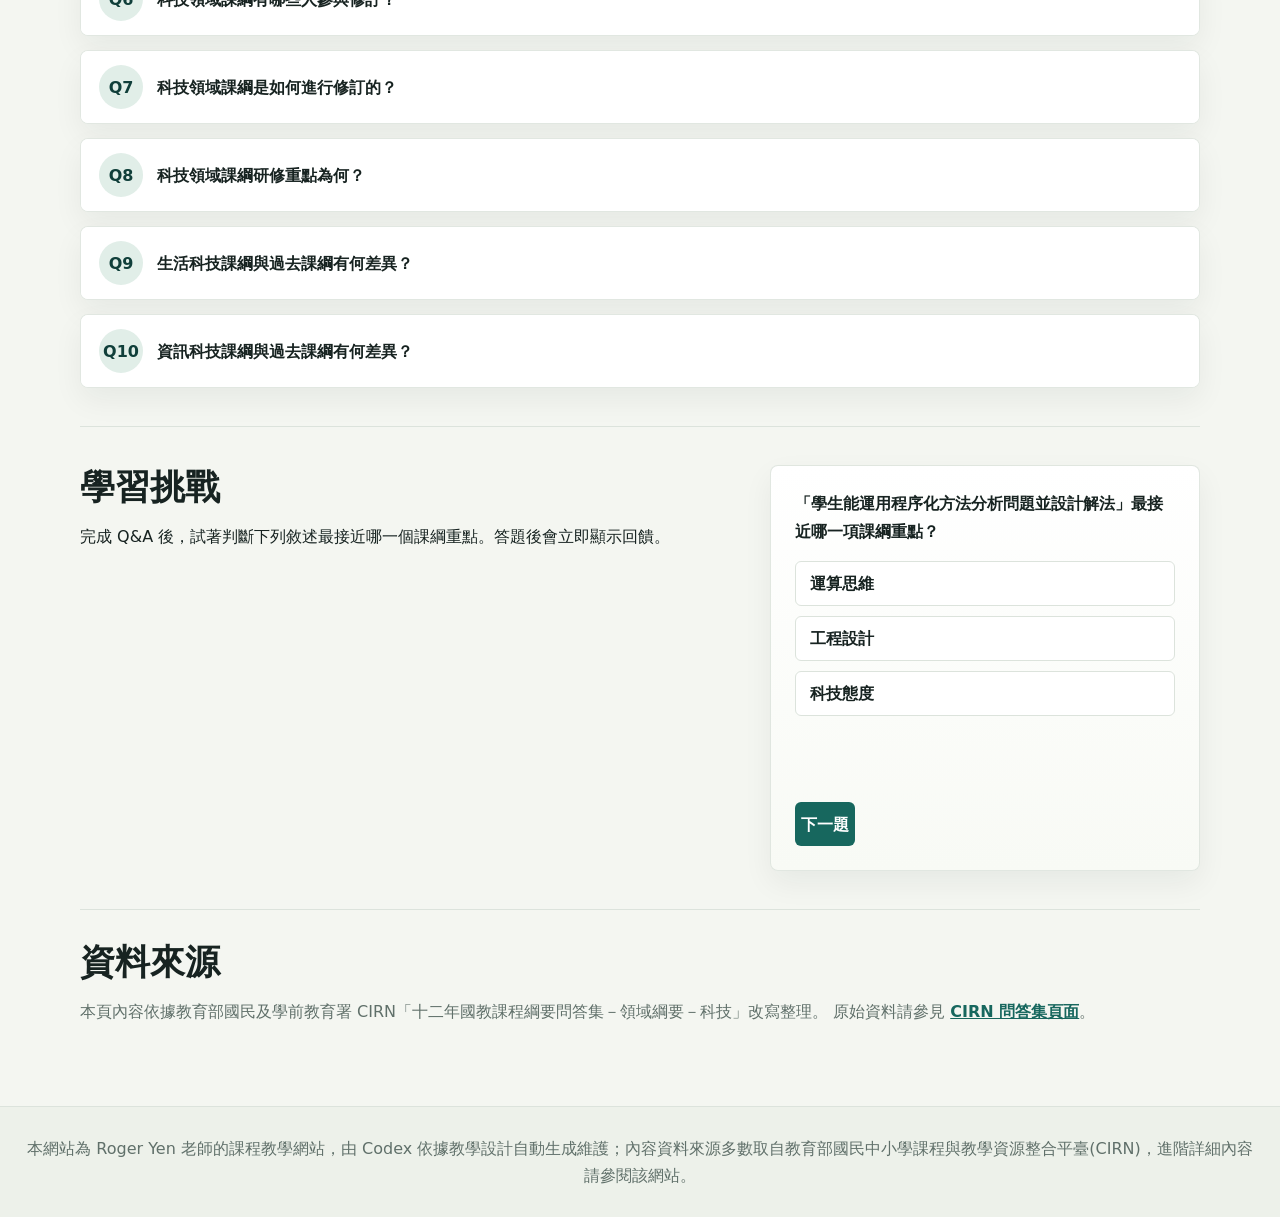
==== commit 4a5e6f48: "Update footer source wording" ====
--- a/curriculum-qa.html
+++ b/curriculum-qa.html
@@ -4,7 +4,7 @@
     <meta charset="utf-8" />
     <meta name="viewport" content="width=device-width, initial-scale=1" />
     <title>108 課綱科技領域綱要內涵 Q&A</title>
-    <link rel="stylesheet" href="styles.css?v=20260630-footer-name" />
+    <link rel="stylesheet" href="styles.css?v=20260630-footer-source" />
   </head>
   <body>
     <header class="site-header lesson-header lesson-hero">
@@ -109,7 +109,7 @@
     </main>
 
     <footer class="site-footer">
-      <p>本網站為 Roger Yen 老師的課程教學網站，由 Codex 自動生成維護；內容資料來源為 CIRN 中關於 108 課綱科技領域的相關說明。</p>
+      <p>本網站為 Roger Yen 老師的課程教學網站，由 Codex 依據教學設計自動生成維護；內容資料來源多數取自教育部國民中小學課程與教學資源整合平臺(CIRN)，進階詳細內容請參閱該網站。</p>
     </footer>
 
     <script src="curriculum-qa.js"></script>
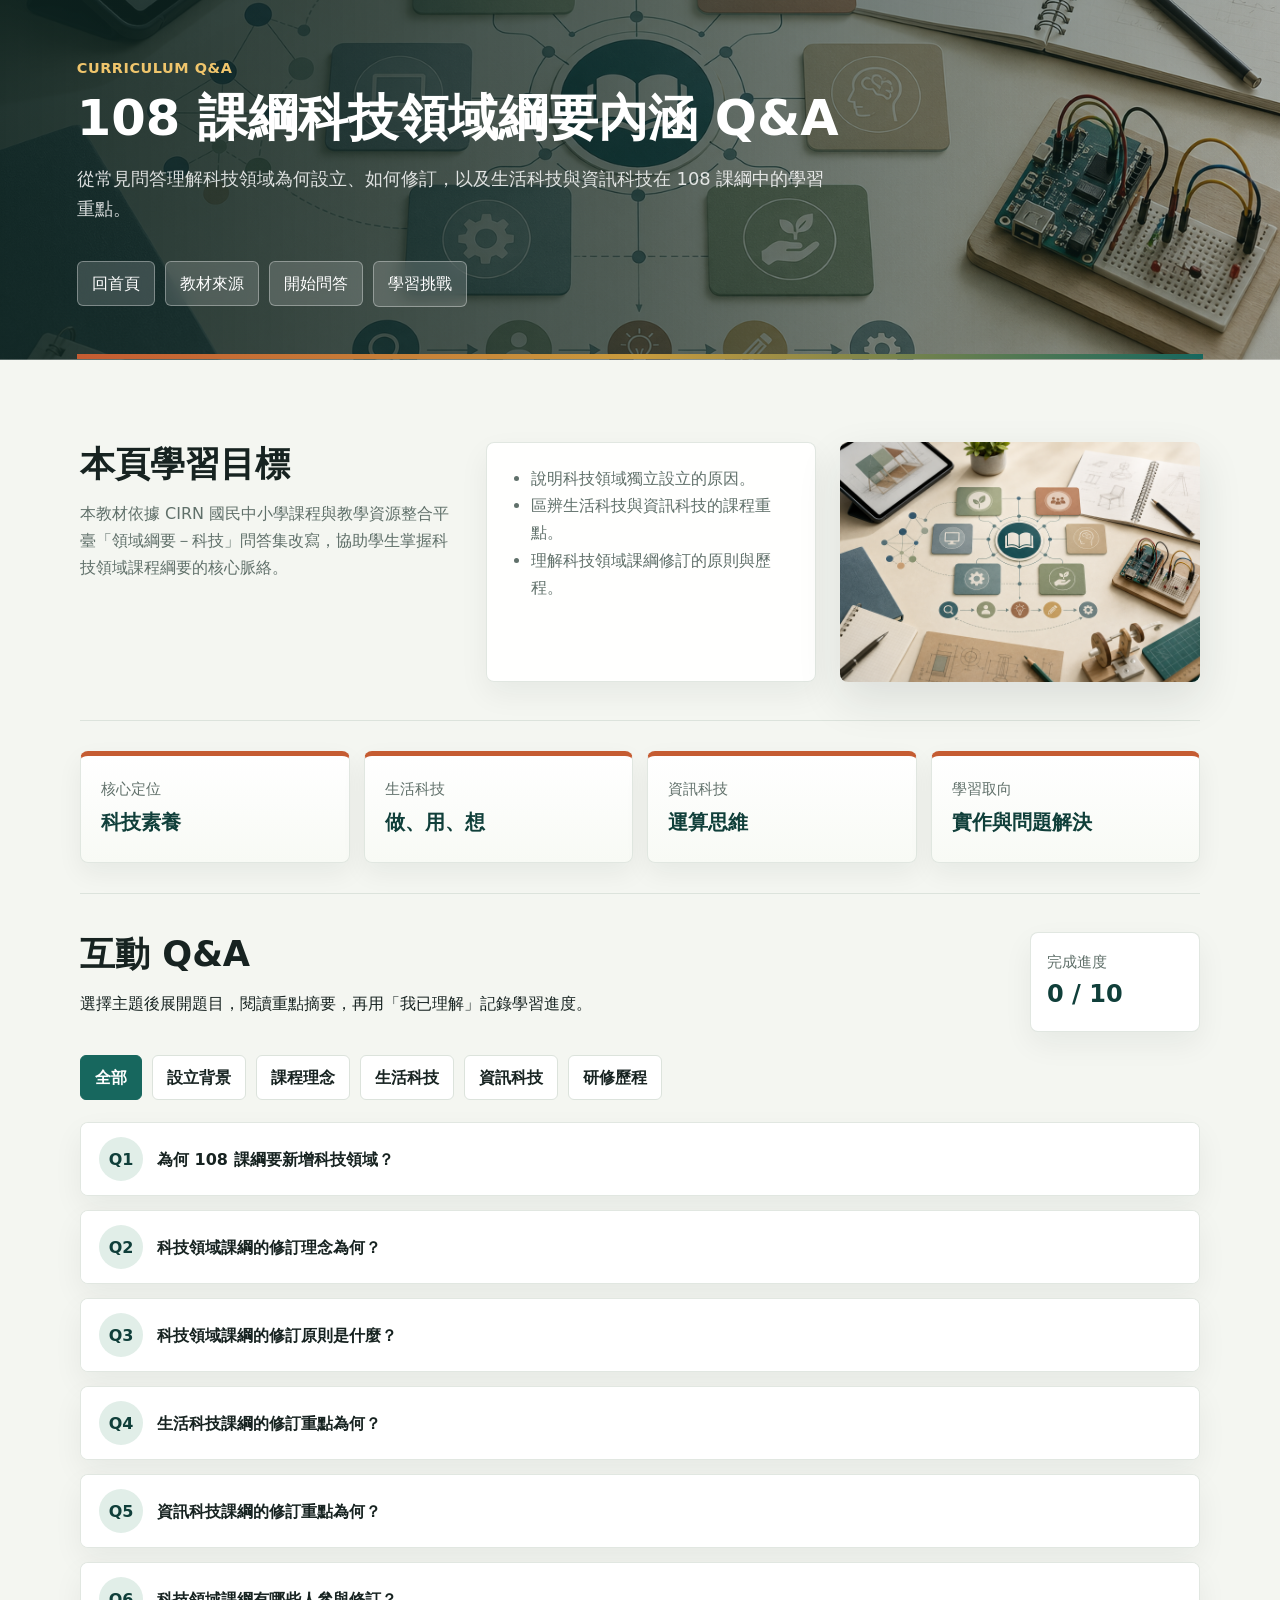
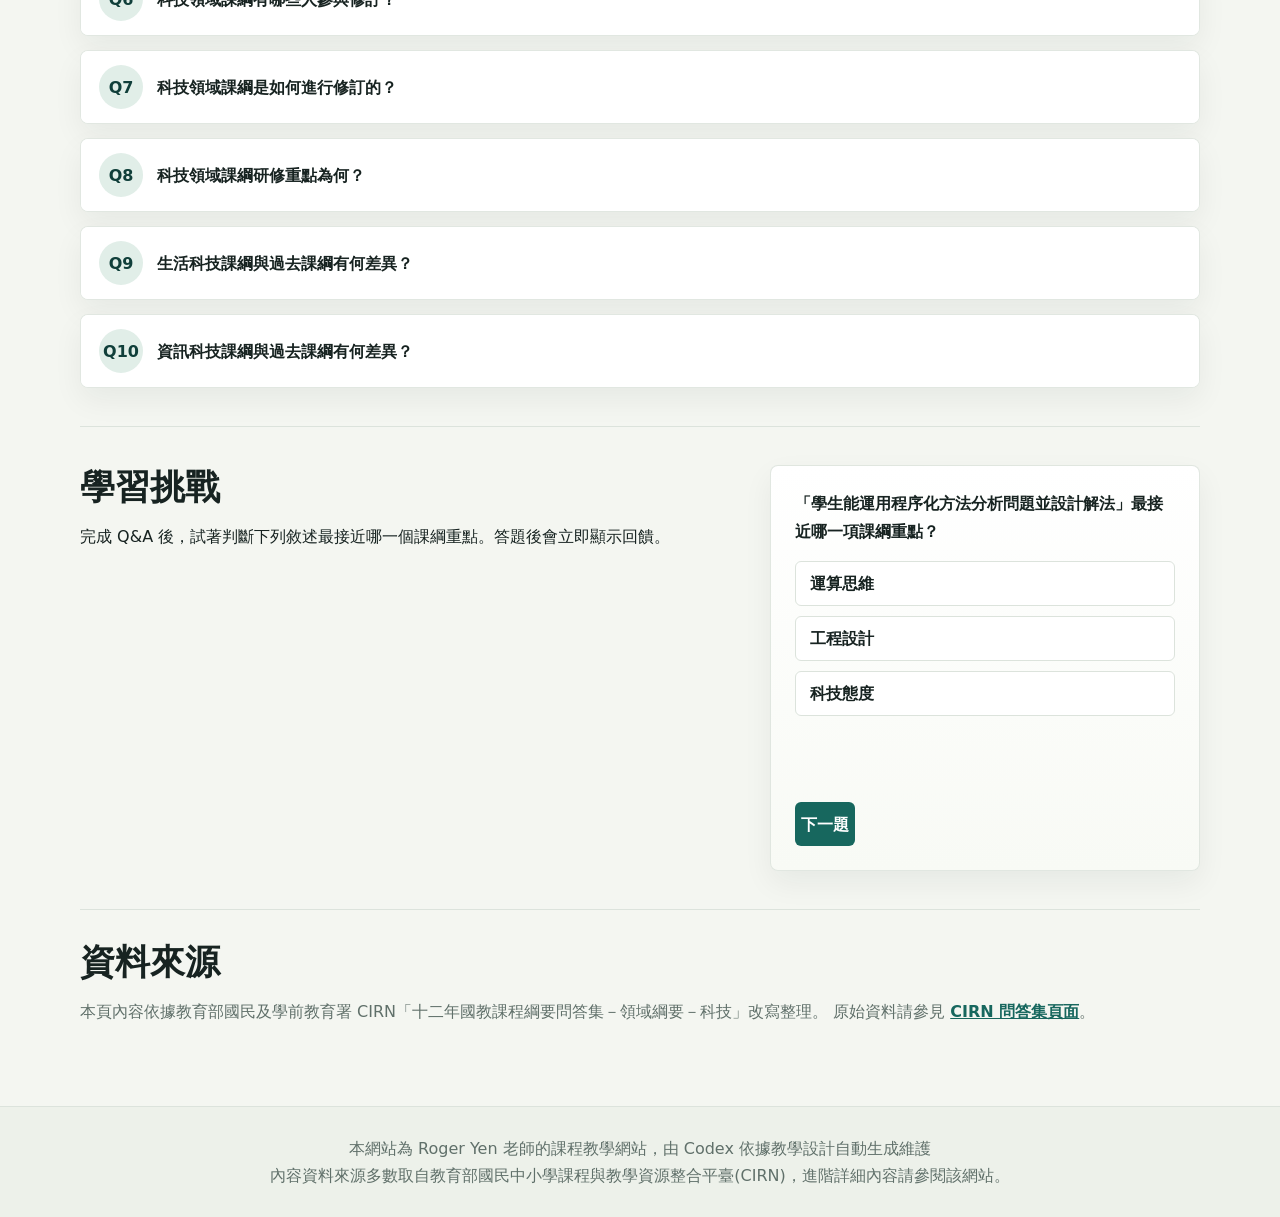
==== commit 2c9cf440: "Add source materials page" ====
--- a/curriculum-qa.html
+++ b/curriculum-qa.html
@@ -4,7 +4,7 @@
     <meta charset="utf-8" />
     <meta name="viewport" content="width=device-width, initial-scale=1" />
     <title>108 課綱科技領域綱要內涵 Q&A</title>
-    <link rel="stylesheet" href="styles.css?v=20260630-footer-source" />
+    <link rel="stylesheet" href="styles.css?v=20260630-sources" />
   </head>
   <body>
     <header class="site-header lesson-header lesson-hero">
@@ -17,6 +17,7 @@
       </div>
       <nav class="site-nav" aria-label="主要導覽">
         <a href="index.html">回首頁</a>
+        <a href="sources.html">教材來源</a>
         <a href="#qa">開始問答</a>
         <a href="#quiz">學習挑戰</a>
       </nav>
@@ -109,7 +110,8 @@
     </main>
 
     <footer class="site-footer">
-      <p>本網站為 Roger Yen 老師的課程教學網站，由 Codex 依據教學設計自動生成維護；內容資料來源多數取自教育部國民中小學課程與教學資源整合平臺(CIRN)，進階詳細內容請參閱該網站。</p>
+      <p>本網站為 Roger Yen 老師的課程教學網站，由 Codex 依據教學設計自動生成維護</p>
+      <p>內容資料來源多數取自教育部國民中小學課程與教學資源整合平臺(CIRN)，進階詳細內容請參閱該網站。</p>
     </footer>
 
     <script src="curriculum-qa.js"></script>
--- a/styles.css
+++ b/styles.css
@@ -44,7 +44,7 @@
 
 .image-hero,
 .lesson-hero {
-  min-height: 420px;
+  min-height: 360px;
   color: #fff;
   background-position: center;
   background-size: cover;
@@ -618,3 +618,226 @@
     grid-template-columns: 1fr;
   }
 }
+
+
+.source-header {
+  background-image: linear-gradient(90deg, rgba(13, 35, 32, 0.9) 0%, rgba(13, 35, 32, 0.72) 48%, rgba(13, 35, 32, 0.34) 100%), url("assets/images/curriculum-concept.png");
+}
+
+.source-summary {
+  display: grid;
+  grid-template-columns: minmax(0, 1fr) minmax(320px, 460px);
+  gap: 28px;
+  align-items: stretch;
+  padding: 38px 0;
+  border-bottom: 1px solid var(--line);
+}
+
+.source-stats {
+  display: grid;
+  grid-template-columns: repeat(2, minmax(0, 1fr));
+  gap: 12px;
+}
+
+.source-stats article {
+  padding: 18px;
+  border: 1px solid rgba(220, 227, 220, 0.86);
+  border-radius: 8px;
+  background: linear-gradient(180deg, #fff, #f8faf5);
+  box-shadow: 0 10px 26px rgba(23, 35, 33, 0.06);
+}
+
+.source-stats span {
+  display: block;
+  color: var(--muted);
+  font-size: 0.92rem;
+}
+
+.source-stats strong {
+  display: block;
+  color: var(--primary-dark);
+  font-size: 1.55rem;
+  line-height: 1.25;
+}
+
+.source-controls {
+  display: grid;
+  gap: 14px;
+  padding: 26px 0;
+  border-bottom: 1px solid var(--line);
+}
+
+.source-search-label {
+  font-size: 1rem;
+}
+
+.source-search {
+  width: 100%;
+  min-height: 48px;
+  padding: 10px 14px;
+  border: 1px solid var(--line);
+  border-radius: 8px;
+  background: #fff;
+  color: var(--text);
+  font: inherit;
+  box-shadow: 0 8px 20px rgba(23, 35, 33, 0.04);
+}
+
+.source-filter-bar {
+  display: flex;
+  flex-wrap: wrap;
+  gap: 10px;
+}
+
+.source-filter {
+  padding: 8px 14px;
+  border: 1px solid var(--line);
+  background: #fff;
+  color: var(--text);
+}
+
+.source-filter.active {
+  border-color: var(--primary);
+  background: var(--primary);
+  color: #fff;
+}
+
+.source-list-section {
+  padding: 38px 0 0;
+}
+
+.source-list {
+  display: grid;
+  gap: 14px;
+  margin-top: 18px;
+}
+
+.source-item {
+  display: grid;
+  grid-template-columns: 76px minmax(0, 1fr);
+  gap: 18px;
+  align-items: stretch;
+  padding: 18px;
+  border: 1px solid rgba(220, 227, 220, 0.86);
+  border-radius: 8px;
+  background: rgba(255, 255, 255, 0.94);
+  box-shadow: 0 12px 30px rgba(23, 35, 33, 0.06);
+  transition: transform 180ms ease, box-shadow 180ms ease, border-color 180ms ease;
+}
+
+.source-item:hover {
+  transform: translateY(-2px);
+  border-color: rgba(23, 103, 94, 0.34);
+  box-shadow: var(--shadow);
+}
+
+.file-mark {
+  display: grid;
+  min-height: 76px;
+  place-items: center;
+  border-radius: 8px;
+  color: #fff;
+  font-weight: 900;
+  letter-spacing: 0.04em;
+}
+
+.file-mark.pdf {
+  background: linear-gradient(160deg, #c55c32, #8f341d);
+}
+
+.file-mark.doc {
+  background: linear-gradient(160deg, #17675e, #103f3a);
+}
+
+.source-body h3 {
+  margin-bottom: 8px;
+  font-size: 1.12rem;
+  line-height: 1.4;
+}
+
+.source-body p {
+  margin-bottom: 14px;
+  color: var(--muted);
+}
+
+.source-meta-row {
+  display: flex;
+  flex-wrap: wrap;
+  gap: 8px;
+  align-items: center;
+  margin-bottom: 8px;
+}
+
+.source-group,
+.source-size {
+  display: inline-flex;
+  align-items: center;
+  min-height: 28px;
+  padding: 3px 9px;
+  border-radius: 999px;
+  font-size: 0.86rem;
+}
+
+.source-group {
+  background: var(--primary-soft);
+  color: var(--primary-dark);
+  font-weight: 800;
+}
+
+.source-size {
+  background: #f3eee4;
+  color: #805020;
+}
+
+.source-actions {
+  display: flex;
+  flex-wrap: wrap;
+  gap: 10px;
+}
+
+.source-link {
+  display: inline-flex;
+  align-items: center;
+  min-height: 40px;
+  padding: 7px 12px;
+  border: 1px solid var(--line);
+  border-radius: 6px;
+  background: #fff;
+  color: var(--text);
+  font-weight: 800;
+  text-decoration: none;
+}
+
+.source-link.primary {
+  border-color: var(--primary);
+  background: var(--primary);
+  color: #fff;
+}
+
+.source-link:hover {
+  border-color: var(--primary-dark);
+}
+
+.source-item[hidden] {
+  display: none;
+}
+
+@media (max-width: 820px) {
+  .source-summary {
+    grid-template-columns: 1fr;
+  }
+
+  .source-item {
+    grid-template-columns: 1fr;
+  }
+
+  .file-mark {
+    width: 76px;
+  }
+}
+
+@media (max-width: 560px) {
+  .source-stats {
+    grid-template-columns: 1fr 1fr;
+  }
+}
